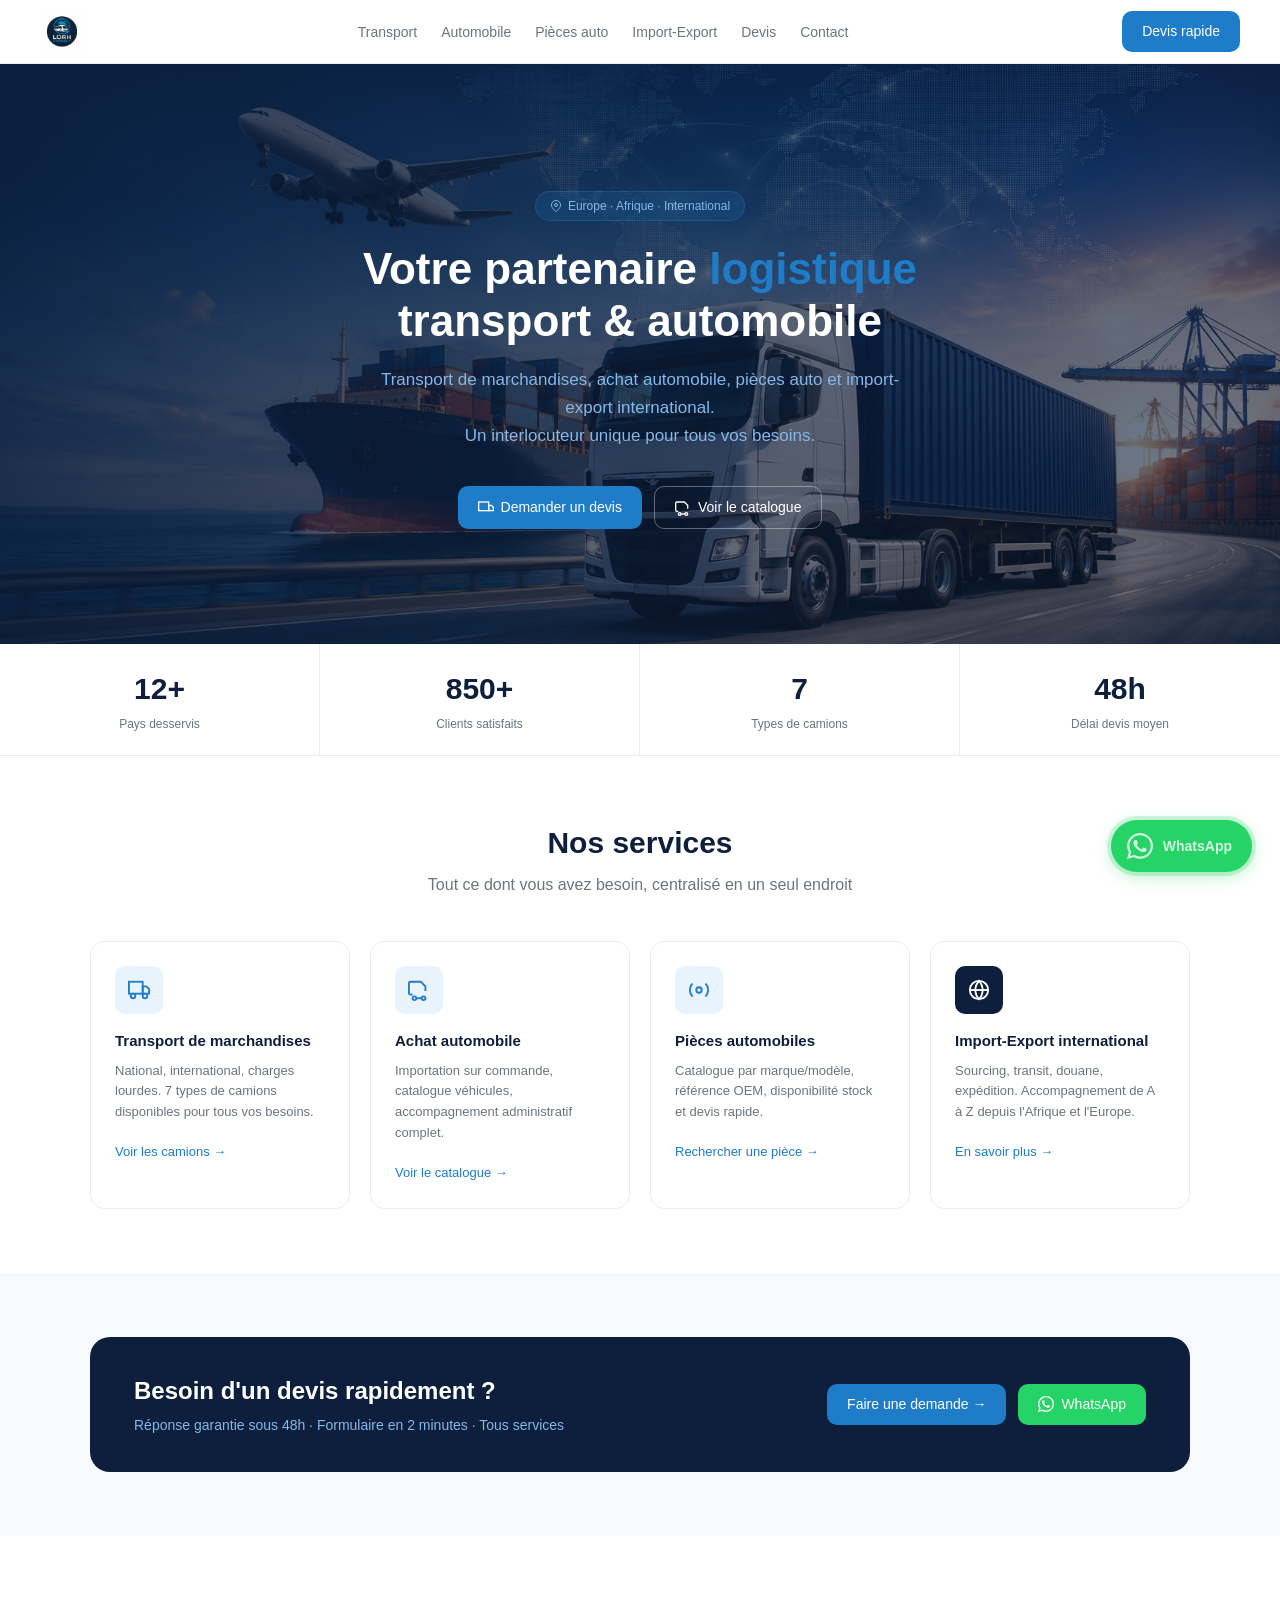
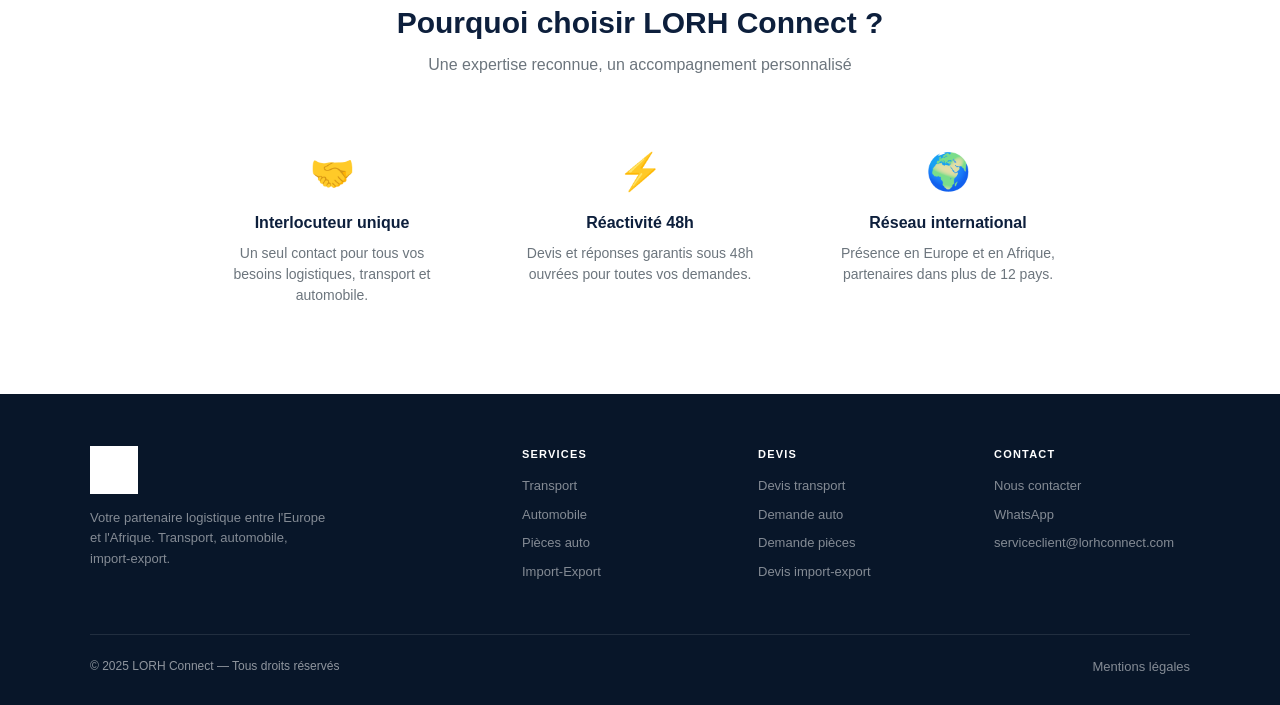
==== index.html @ 486b69f2 "Add files via upload" ====
<!DOCTYPE html>
<html lang="fr">
<head>
  <meta charset="UTF-8">
  <meta name="viewport" content="width=device-width, initial-scale=1.0">
  <meta name="description" content="LORH Connect — Transport de marchandises, import-export, achat automobile et pièces auto. Votre partenaire logistique Europe-Afrique.">
  <title>LORH Connect — Transport · Automobile · Import-Export</title>
  <link rel="stylesheet" href="css/lorh-global.css">
  <link rel="icon" type="image/png" href="images/logo.png">
</head>
<body>

  <!-- ====== NAVIGATION ====== -->
  <header class="lorh-nav" role="banner">
    <a href="/" class="lorh-nav__logo" aria-label="LORH Connect — Accueil">
      <img src="images/logo.jpeg" alt="LORH Connect" class="lorh-nav__logo-img">
    </a>

    <nav aria-label="Navigation principale">
      <ul class="lorh-nav__links">
        <li><a href="/pages/transport.html">Transport</a></li>
        <li><a href="/pages/automobile.html">Automobile</a></li>
        <li><a href="/pages/pieces.html">Pièces auto</a></li>
        <li><a href="/pages/import-export.html">Import-Export</a></li>
        <li><a href="/pages/devis.html">Devis</a></li>
        <li><a href="/pages/contact.html">Contact</a></li>
      </ul>
    </nav>

    <div class="lorh-nav__cta">
      <a href="/pages/devis.html" class="lorh-btn lorh-btn--blue">Devis rapide</a>
    </div>

    <!-- Burger mobile -->
    <button class="lorh-burger" aria-label="Menu" aria-expanded="false" onclick="toggleMenu()">
      <span></span><span></span><span></span>
    </button>
  </header>

  <!-- Menu mobile -->
  <div class="lorh-mobile-menu" id="mobile-menu" aria-hidden="true">
    <a href="/pages/transport.html">🚛 Transport</a>
    <a href="/pages/automobile.html">🚗 Automobile</a>
    <a href="/pages/pieces.html">🔧 Pièces auto</a>
    <a href="/pages/import-export.html">🌍 Import-Export</a>
    <a href="/pages/devis.html">📋 Demander un devis</a>
    <a href="/pages/contact.html">✉️ Contact</a>
    <a href="https://wa.me/2250708908162?text=Bonjour+LORH+Connect%2C+je+souhaite+des+informations." target="_blank" class="lorh-mobile-menu__wa">
      <svg width="16" height="16" viewBox="0 0 24 24" fill="currentColor"><path d="M17.472 14.382c-.297-.149-1.758-.867-2.03-.967-.273-.099-.471-.148-.67.15-.197.297-.767.966-.94 1.164-.173.199-.347.223-.644.075-.297-.15-1.255-.463-2.39-1.475-.883-.788-1.48-1.761-1.653-2.059-.173-.297-.018-.458.13-.606.134-.133.298-.347.446-.52.149-.174.198-.298.298-.497.099-.198.05-.371-.025-.52-.075-.149-.669-1.612-.916-2.207-.242-.579-.487-.5-.669-.51-.173-.008-.371-.01-.57-.01-.198 0-.52.074-.792.372-.272.297-1.04 1.016-1.04 2.479 0 1.462 1.065 2.875 1.213 3.074.149.198 2.096 3.2 5.077 4.487.709.306 1.262.489 1.694.625.712.227 1.36.195 1.871.118.571-.085 1.758-.719 2.006-1.413.248-.694.248-1.289.173-1.413-.074-.124-.272-.198-.57-.347m-5.421 7.403h-.004a9.87 9.87 0 01-5.031-1.378l-.361-.214-3.741.982.998-3.648-.235-.374a9.86 9.86 0 01-1.51-5.26c.001-5.45 4.436-9.884 9.888-9.884 2.64 0 5.122 1.03 6.988 2.898a9.825 9.825 0 012.893 6.994c-.003 5.45-4.437 9.884-9.885 9.884m8.413-18.297A11.815 11.815 0 0012.05 0C5.495 0 .16 5.335.157 11.892c0 2.096.547 4.142 1.588 5.945L.057 24l6.305-1.654a11.882 11.882 0 005.683 1.448h.005c6.554 0 11.89-5.335 11.893-11.893a11.821 11.821 0 00-3.48-8.413z"/></svg>
      WhatsApp
    </a>
  </div>

  <main>

    <!-- ====== HERO ====== -->
    <section aria-label="Présentation" style="
      position: relative;
      min-height: 580px;
      display: flex;
      align-items: center;
      justify-content: center;
      text-align: center;
      overflow: hidden;
    ">
      <!-- Image de fond -->
      <img src="images/banniere.png" alt=""
        aria-hidden="true"
        style="
          position: absolute;
          inset: 0;
          width: 100%;
          height: 100%;
          object-fit: cover;
          object-position: center;
        ">
      <!-- Overlay dégradé navy pour lisibilité du texte -->
      <div style="
        position: absolute;
        inset: 0;
        background: linear-gradient(
          135deg,
          rgba(13,31,60,0.88) 0%,
          rgba(13,31,60,0.72) 50%,
          rgba(13,31,60,0.55) 100%
        );
      "></div>

      <!-- Contenu hero -->
      <div style="position: relative; z-index: 1; padding: 80px 40px 68px; max-width: 780px; margin: 0 auto;">
        <div class="lorh-hero__tag">
          <svg width="12" height="12" fill="none" stroke="currentColor" stroke-width="2" viewBox="0 0 24 24"><path d="M21 10c0 7-9 13-9 13s-9-6-9-13a9 9 0 0 1 18 0z"/><circle cx="12" cy="10" r="3"/></svg>
          Europe · Afrique · International
        </div>
        <h1 class="lorh-hero__title">
          Votre partenaire <span>logistique</span><br>transport & automobile
        </h1>
        <p class="lorh-hero__subtitle">
          Transport de marchandises, achat automobile, pièces auto et import-export international.<br>
          Un interlocuteur unique pour tous vos besoins.
        </p>
        <div class="lorh-hero__cta">
          <a href="/pages/devis.html?service=transport" class="lorh-btn lorh-btn--blue">
            <svg width="16" height="16" fill="none" stroke="currentColor" stroke-width="2" viewBox="0 0 24 24"><rect x="1" y="3" width="15" height="13"/><path d="M16 8h4l3 3v5h-7V8z"/></svg>
            Demander un devis
          </a>
          <a href="/pages/automobile.html" class="lorh-btn lorh-btn--ghost">
            <svg width="16" height="16" fill="none" stroke="currentColor" stroke-width="2" viewBox="0 0 24 24"><path d="M5 17H3a2 2 0 0 1-2-2V5a2 2 0 0 1 2-2h11l5 5v5"/><circle cx="7" cy="21" r="2"/><path d="M9 21h6"/><circle cx="17" cy="21" r="2"/></svg>
            Voir le catalogue
          </a>
        </div>
      </div>
    </section>

    <!-- ====== STATS ====== -->
    <div class="lorh-stats" role="region" aria-label="Chiffres clés">
      <div class="lorh-stats__item">
        <div class="lorh-stats__num">12+</div>
        <div class="lorh-stats__label">Pays desservis</div>
      </div>
      <div class="lorh-stats__item">
        <div class="lorh-stats__num">850+</div>
        <div class="lorh-stats__label">Clients satisfaits</div>
      </div>
      <div class="lorh-stats__item">
        <div class="lorh-stats__num">7</div>
        <div class="lorh-stats__label">Types de camions</div>
      </div>
      <div class="lorh-stats__item">
        <div class="lorh-stats__num">48h</div>
        <div class="lorh-stats__label">Délai devis moyen</div>
      </div>
    </div>

    <!-- ====== SERVICES ====== -->
    <section class="lorh-section" aria-labelledby="services-titre">
      <h2 class="lorh-section__title" id="services-titre">Nos services</h2>
      <p class="lorh-section__sub">Tout ce dont vous avez besoin, centralisé en un seul endroit</p>

      <div class="lorh-services-grid">

        <a href="/pages/transport.html" class="lorh-service-card">
          <div class="lorh-service-card__icon">
            <svg width="22" height="22" fill="none" stroke="currentColor" stroke-width="2" viewBox="0 0 24 24"><rect x="1" y="3" width="15" height="13"/><path d="M16 8h4l3 3v5h-7V8z"/><circle cx="5.5" cy="18.5" r="2.5"/><circle cx="18.5" cy="18.5" r="2.5"/></svg>
          </div>
          <h3 class="lorh-service-card__title">Transport de marchandises</h3>
          <p class="lorh-service-card__desc">National, international, charges lourdes. 7 types de camions disponibles pour tous vos besoins.</p>
          <span class="lorh-service-card__link">Voir les camions →</span>
        </a>

        <a href="/pages/automobile.html" class="lorh-service-card">
          <div class="lorh-service-card__icon">
            <svg width="22" height="22" fill="none" stroke="currentColor" stroke-width="2" viewBox="0 0 24 24"><path d="M5 17H3a2 2 0 0 1-2-2V5a2 2 0 0 1 2-2h11l5 5v5"/><circle cx="7" cy="21" r="2"/><path d="M9 21h6"/><circle cx="17" cy="21" r="2"/></svg>
          </div>
          <h3 class="lorh-service-card__title">Achat automobile</h3>
          <p class="lorh-service-card__desc">Importation sur commande, catalogue véhicules, accompagnement administratif complet.</p>
          <span class="lorh-service-card__link">Voir le catalogue →</span>
        </a>

        <a href="/pages/pieces.html" class="lorh-service-card">
          <div class="lorh-service-card__icon">
            <svg width="22" height="22" fill="none" stroke="currentColor" stroke-width="2" viewBox="0 0 24 24"><circle cx="12" cy="12" r="3"/><path d="M19.07 4.93a10 10 0 0 1 0 14.14"/><path d="M4.93 4.93a10 10 0 0 0 0 14.14"/></svg>
          </div>
          <h3 class="lorh-service-card__title">Pièces automobiles</h3>
          <p class="lorh-service-card__desc">Catalogue par marque/modèle, référence OEM, disponibilité stock et devis rapide.</p>
          <span class="lorh-service-card__link">Rechercher une pièce →</span>
        </a>

        <a href="/pages/import-export.html" class="lorh-service-card lorh-service-card--featured">
          <div class="lorh-service-card__icon">
            <svg width="22" height="22" fill="none" stroke="currentColor" stroke-width="2" viewBox="0 0 24 24"><circle cx="12" cy="12" r="10"/><line x1="2" y1="12" x2="22" y2="12"/><path d="M12 2a15.3 15.3 0 0 1 4 10 15.3 15.3 0 0 1-4 10 15.3 15.3 0 0 1-4-10 15.3 15.3 0 0 1 4-10z"/></svg>
          </div>
          <h3 class="lorh-service-card__title">Import-Export international</h3>
          <p class="lorh-service-card__desc">Sourcing, transit, douane, expédition. Accompagnement de A à Z depuis l'Afrique et l'Europe.</p>
          <span class="lorh-service-card__link">En savoir plus →</span>
        </a>

      </div>
    </section>

    <!-- ====== BANNIÈRE DEVIS ====== -->
    <div class="lorh-section lorh-section--gray">
      <div class="lorh-devis-banner">
        <div>
          <h2 class="lorh-devis-banner__title">Besoin d'un devis rapidement ?</h2>
          <p class="lorh-devis-banner__sub">Réponse garantie sous 48h · Formulaire en 2 minutes · Tous services</p>
        </div>
        <div style="display:flex;gap:12px;flex-wrap:wrap">
          <a href="/pages/devis.html" class="lorh-btn lorh-btn--blue">Faire une demande →</a>
          <a href="https://wa.me/2250708908162?text=Bonjour+LORH+Connect%2C+je+souhaite+un+devis." target="_blank" class="lorh-btn lorh-btn--wa">
            <svg width="16" height="16" viewBox="0 0 24 24" fill="currentColor"><path d="M17.472 14.382c-.297-.149-1.758-.867-2.03-.967-.273-.099-.471-.148-.67.15-.197.297-.767.966-.94 1.164-.173.199-.347.223-.644.075-.297-.15-1.255-.463-2.39-1.475-.883-.788-1.48-1.761-1.653-2.059-.173-.297-.018-.458.13-.606.134-.133.298-.347.446-.52.149-.174.198-.298.298-.497.099-.198.05-.371-.025-.52-.075-.149-.669-1.612-.916-2.207-.242-.579-.487-.5-.669-.51-.173-.008-.371-.01-.57-.01-.198 0-.52.074-.792.372-.272.297-1.04 1.016-1.04 2.479 0 1.462 1.065 2.875 1.213 3.074.149.198 2.096 3.2 5.077 4.487.709.306 1.262.489 1.694.625.712.227 1.36.195 1.871.118.571-.085 1.758-.719 2.006-1.413.248-.694.248-1.289.173-1.413-.074-.124-.272-.198-.57-.347m-5.421 7.403h-.004a9.87 9.87 0 01-5.031-1.378l-.361-.214-3.741.982.998-3.648-.235-.374a9.86 9.86 0 01-1.51-5.26c.001-5.45 4.436-9.884 9.888-9.884 2.64 0 5.122 1.03 6.988 2.898a9.825 9.825 0 012.893 6.994c-.003 5.45-4.437 9.884-9.885 9.884m8.413-18.297A11.815 11.815 0 0012.05 0C5.495 0 .16 5.335.157 11.892c0 2.096.547 4.142 1.588 5.945L.057 24l6.305-1.654a11.882 11.882 0 005.683 1.448h.005c6.554 0 11.89-5.335 11.893-11.893a11.821 11.821 0 00-3.48-8.413z"/></svg>
            WhatsApp
          </a>
        </div>
      </div>
    </div>

    <!-- ====== POURQUOI LORH ====== -->
    <section class="lorh-section" aria-labelledby="pourquoi-titre">
      <h2 class="lorh-section__title" id="pourquoi-titre">Pourquoi choisir LORH Connect ?</h2>
      <p class="lorh-section__sub">Une expertise reconnue, un accompagnement personnalisé</p>
      <div style="display:grid;grid-template-columns:repeat(3,1fr);gap:24px;max-width:900px;margin:0 auto">
        <div style="text-align:center;padding:24px">
          <div style="font-size:36px;margin-bottom:12px">🤝</div>
          <h3 style="font-size:16px;font-weight:600;color:var(--lorh-navy);margin:0 0 8px">Interlocuteur unique</h3>
          <p style="font-size:14px;color:var(--lorh-gray-600);margin:0">Un seul contact pour tous vos besoins logistiques, transport et automobile.</p>
        </div>
        <div style="text-align:center;padding:24px">
          <div style="font-size:36px;margin-bottom:12px">⚡</div>
          <h3 style="font-size:16px;font-weight:600;color:var(--lorh-navy);margin:0 0 8px">Réactivité 48h</h3>
          <p style="font-size:14px;color:var(--lorh-gray-600);margin:0">Devis et réponses garantis sous 48h ouvrées pour toutes vos demandes.</p>
        </div>
        <div style="text-align:center;padding:24px">
          <div style="font-size:36px;margin-bottom:12px">🌍</div>
          <h3 style="font-size:16px;font-weight:600;color:var(--lorh-navy);margin:0 0 8px">Réseau international</h3>
          <p style="font-size:14px;color:var(--lorh-gray-600);margin:0">Présence en Europe et en Afrique, partenaires dans plus de 12 pays.</p>
        </div>
      </div>
    </section>

  </main>

  <!-- ====== FOOTER ====== -->
  <footer class="lorh-footer" role="contentinfo">
    <div class="lorh-footer__grid">
      <div>
        <img src="images/logo.jpeg" alt="LORH Connect" style="height:48px;margin-bottom:14px;filter:brightness(0) invert(1)">
        <p style="font-size:13px;color:rgba(255,255,255,0.5);line-height:1.6;max-width:240px">
          Votre partenaire logistique entre l'Europe et l'Afrique. Transport, automobile, import-export.
        </p>
      </div>
      <div>
        <div class="lorh-footer__col-title">Services</div>
        <a href="/pages/transport.html" class="lorh-footer__link">Transport</a>
        <a href="/pages/automobile.html" class="lorh-footer__link">Automobile</a>
        <a href="/pages/pieces.html" class="lorh-footer__link">Pièces auto</a>
        <a href="/pages/import-export.html" class="lorh-footer__link">Import-Export</a>
      </div>
      <div>
        <div class="lorh-footer__col-title">Devis</div>
        <a href="/pages/devis.html?service=transport" class="lorh-footer__link">Devis transport</a>
        <a href="/pages/devis.html?service=automobile" class="lorh-footer__link">Demande auto</a>
        <a href="/pages/devis.html?service=pieces" class="lorh-footer__link">Demande pièces</a>
        <a href="/pages/devis.html?service=import" class="lorh-footer__link">Devis import-export</a>
      </div>
      <div>
        <div class="lorh-footer__col-title">Contact</div>
        <a href="/pages/contact.html" class="lorh-footer__link">Nous contacter</a>
        <a href="https://wa.me/2250708908162" target="_blank" class="lorh-footer__link">WhatsApp</a>
        <a href="mailto:serviceclient@lorhconnect.com" class="lorh-footer__link">serviceclient@lorhconnect.com</a>
      </div>
    </div>
    <div class="lorh-footer__bottom">
      <span>© 2025 LORH Connect — Tous droits réservés</span>
      <span><a href="/pages/mentions-legales.html" class="lorh-footer__link" style="display:inline">Mentions légales</a></span>
    </div>
  </footer>

  <!-- ====== WHATSAPP FLOTTANT ====== -->
  <a href="https://wa.me/2250708908162?text=Bonjour+LORH+Connect%2C+je+souhaite+des+informations+sur+vos+services."
     target="_blank" rel="noopener noreferrer"
     class="lorh-wa-float" aria-label="Nous contacter sur WhatsApp">
    <svg width="26" height="26" viewBox="0 0 24 24" fill="currentColor" aria-hidden="true"><path d="M17.472 14.382c-.297-.149-1.758-.867-2.03-.967-.273-.099-.471-.148-.67.15-.197.297-.767.966-.94 1.164-.173.199-.347.223-.644.075-.297-.15-1.255-.463-2.39-1.475-.883-.788-1.48-1.761-1.653-2.059-.173-.297-.018-.458.13-.606.134-.133.298-.347.446-.52.149-.174.198-.298.298-.497.099-.198.05-.371-.025-.52-.075-.149-.669-1.612-.916-2.207-.242-.579-.487-.5-.669-.51-.173-.008-.371-.01-.57-.01-.198 0-.52.074-.792.372-.272.297-1.04 1.016-1.04 2.479 0 1.462 1.065 2.875 1.213 3.074.149.198 2.096 3.2 5.077 4.487.709.306 1.262.489 1.694.625.712.227 1.36.195 1.871.118.571-.085 1.758-.719 2.006-1.413.248-.694.248-1.289.173-1.413-.074-.124-.272-.198-.57-.347m-5.421 7.403h-.004a9.87 9.87 0 01-5.031-1.378l-.361-.214-3.741.982.998-3.648-.235-.374a9.86 9.86 0 01-1.51-5.26c.001-5.45 4.436-9.884 9.888-9.884 2.64 0 5.122 1.03 6.988 2.898a9.825 9.825 0 012.893 6.994c-.003 5.45-4.437 9.884-9.885 9.884m8.413-18.297A11.815 11.815 0 0012.05 0C5.495 0 .16 5.335.157 11.892c0 2.096.547 4.142 1.588 5.945L.057 24l6.305-1.654a11.882 11.882 0 005.683 1.448h.005c6.554 0 11.89-5.335 11.893-11.893a11.821 11.821 0 00-3.48-8.413z"/></svg>
    <span class="lorh-wa-float__label">WhatsApp</span>
  </a>

  <script src="js/lorh-global.js"></script>
</body>
</html>
---- css/lorh-global.css ----
/* ============================================================
   LORH Connect — CSS Global
   Couleurs logo : navy #0D1F3C + blue #1E7CC8
   ============================================================ */

:root {
  --lorh-navy:       #0D1F3C;
  --lorh-navy-dark:  #081629;
  --lorh-navy-light: #1A3358;
  --lorh-blue:       #1E7CC8;
  --lorh-blue-light: #E8F3FB;
  --lorh-blue-mid:   #85B7E8;
  --lorh-blue-dark:  #155E9A;
  --lorh-white:      #FFFFFF;
  --lorh-gray-50:    #F8F9FA;
  --lorh-gray-100:   #F1F3F5;
  --lorh-gray-200:   #E9ECEF;
  --lorh-gray-400:   #ADB5BD;
  --lorh-gray-600:   #6C757D;
  --lorh-gray-800:   #343A40;
  --lorh-success:    #1D9E75;
  --lorh-warning:    #BA7517;
  --lorh-danger:     #E24B4A;
  --lorh-wa:         #25D366;

  --lorh-radius-sm:  6px;
  --lorh-radius-md:  10px;
  --lorh-radius-lg:  14px;
  --lorh-radius-xl:  20px;

  --lorh-shadow-sm:  0 1px 3px rgba(13,31,60,0.08);
  --lorh-shadow-md:  0 4px 16px rgba(13,31,60,0.12);
  --lorh-font:       -apple-system, 'Helvetica Neue', Arial, sans-serif;
}

*, *::before, *::after { box-sizing: border-box; margin: 0; padding: 0; }

html { scroll-behavior: smooth; }

body {
  font-family: var(--lorh-font);
  color: var(--lorh-gray-800);
  background: var(--lorh-white);
  line-height: 1.5;
}

img { max-width: 100%; display: block; }
a  { color: inherit; }

/* ---- Navigation ---- */
.lorh-nav {
  display: flex;
  align-items: center;
  justify-content: space-between;
  padding: 0 40px;
  height: 64px;
  background: var(--lorh-white);
  border-bottom: 1px solid var(--lorh-gray-200);
  position: sticky;
  top: 0;
  z-index: 100;
  gap: 20px;
}

.lorh-nav__logo-img { height: 44px; width: auto; }

.lorh-nav__links {
  display: flex;
  align-items: center;
  gap: 24px;
  list-style: none;
}

.lorh-nav__links a {
  font-size: 14px;
  color: var(--lorh-gray-600);
  text-decoration: none;
  transition: color 0.15s;
  white-space: nowrap;
}

.lorh-nav__links a:hover { color: var(--lorh-navy); font-weight: 500; }

.lorh-nav__cta { display: flex; gap: 10px; flex-shrink: 0; }

.lorh-burger {
  display: none;
  flex-direction: column;
  gap: 5px;
  background: none;
  border: none;
  cursor: pointer;
  padding: 4px;
}

.lorh-burger span {
  display: block;
  width: 22px;
  height: 2px;
  background: var(--lorh-navy);
  border-radius: 2px;
  transition: all 0.2s;
}

.lorh-mobile-menu {
  display: none;
  flex-direction: column;
  background: var(--lorh-white);
  border-bottom: 1px solid var(--lorh-gray-200);
  padding: 8px 0;
  position: sticky;
  top: 64px;
  z-index: 99;
}

.lorh-mobile-menu.open { display: flex; }

.lorh-mobile-menu a {
  display: flex;
  align-items: center;
  gap: 10px;
  padding: 12px 24px;
  font-size: 14px;
  color: var(--lorh-gray-800);
  text-decoration: none;
  border-bottom: 1px solid var(--lorh-gray-100);
}

.lorh-mobile-menu a:hover { background: var(--lorh-gray-50); }

.lorh-mobile-menu__wa {
  color: var(--lorh-wa) !important;
  font-weight: 500;
}

/* ---- Boutons ---- */
.lorh-btn {
  display: inline-flex;
  align-items: center;
  gap: 7px;
  padding: 10px 20px;
  font-size: 14px;
  font-weight: 500;
  border-radius: var(--lorh-radius-md);
  border: none;
  cursor: pointer;
  text-decoration: none;
  transition: opacity 0.15s, transform 0.1s, background 0.15s;
  white-space: nowrap;
  font-family: var(--lorh-font);
}

.lorh-btn:active { transform: scale(0.97); }

.lorh-btn--primary { background: var(--lorh-navy); color: #fff; }
.lorh-btn--primary:hover { background: var(--lorh-navy-light); color: #fff; }

.lorh-btn--blue { background: var(--lorh-blue); color: #fff; }
.lorh-btn--blue:hover { background: var(--lorh-blue-dark); color: #fff; }

.lorh-btn--outline {
  background: transparent;
  color: var(--lorh-navy);
  border: 1.5px solid var(--lorh-navy);
}
.lorh-btn--outline:hover { background: var(--lorh-gray-50); }

.lorh-btn--ghost {
  background: transparent;
  color: #fff;
  border: 1.5px solid rgba(255,255,255,0.35);
}
.lorh-btn--ghost:hover { background: rgba(255,255,255,0.1); color: #fff; }

.lorh-btn--wa { background: var(--lorh-wa); color: #fff; }
.lorh-btn--wa:hover { background: #1ebe5c; color: #fff; }

/* ---- Hero ---- */
.lorh-hero {
  background: var(--lorh-navy);
  padding: 80px 40px 68px;
  text-align: center;
}

.lorh-hero__tag {
  display: inline-flex;
  align-items: center;
  gap: 6px;
  font-size: 12px;
  font-weight: 500;
  color: var(--lorh-blue-mid);
  background: rgba(30,124,200,0.18);
  border: 1px solid rgba(30,124,200,0.35);
  padding: 5px 14px;
  border-radius: 20px;
  margin-bottom: 22px;
}

.lorh-hero__title {
  font-size: 44px;
  font-weight: 700;
  color: #fff;
  line-height: 1.2;
  margin-bottom: 18px;
}

.lorh-hero__title span { color: var(--lorh-blue); }

.lorh-hero__subtitle {
  font-size: 17px;
  color: var(--lorh-blue-mid);
  max-width: 540px;
  margin: 0 auto 36px;
  line-height: 1.65;
}

.lorh-hero__cta { display: flex; gap: 12px; justify-content: center; flex-wrap: wrap; }

/* ---- Stats ---- */
.lorh-stats {
  display: grid;
  grid-template-columns: repeat(4, 1fr);
  background: var(--lorh-white);
  border-bottom: 1px solid var(--lorh-gray-200);
}

.lorh-stats__item {
  padding: 22px 16px;
  text-align: center;
  border-right: 1px solid var(--lorh-gray-200);
}

.lorh-stats__item:last-child { border-right: none; }
.lorh-stats__num { font-size: 30px; font-weight: 700; color: var(--lorh-navy); }
.lorh-stats__label { font-size: 12px; color: var(--lorh-gray-600); margin-top: 4px; }

/* ---- Sections ---- */
.lorh-section { padding: 64px 40px; }
.lorh-section--gray { background: var(--lorh-gray-50); }

.lorh-section__title {
  font-size: 30px;
  font-weight: 700;
  color: var(--lorh-navy);
  text-align: center;
  margin-bottom: 8px;
}

.lorh-section__sub {
  font-size: 16px;
  color: var(--lorh-gray-600);
  text-align: center;
  margin-bottom: 44px;
}

/* ---- Services ---- */
.lorh-services-grid {
  display: grid;
  grid-template-columns: repeat(4, 1fr);
  gap: 20px;
  max-width: 1100px;
  margin: 0 auto;
}

.lorh-service-card {
  background: var(--lorh-white);
  border: 1px solid var(--lorh-gray-200);
  border-radius: var(--lorh-radius-lg);
  padding: 24px;
  text-decoration: none;
  display: block;
  transition: border-color 0.2s, box-shadow 0.2s, transform 0.15s;
}

.lorh-service-card:hover {
  border-color: var(--lorh-blue);
  box-shadow: var(--lorh-shadow-md);
  transform: translateY(-2px);
}

.lorh-service-card__icon {
  width: 48px;
  height: 48px;
  border-radius: var(--lorh-radius-md);
  display: flex;
  align-items: center;
  justify-content: center;
  margin-bottom: 16px;
  background: var(--lorh-blue-light);
  color: var(--lorh-blue);
}

.lorh-service-card--featured .lorh-service-card__icon {
  background: var(--lorh-navy);
  color: #fff;
}

.lorh-service-card__title {
  font-size: 15px;
  font-weight: 600;
  color: var(--lorh-navy);
  margin-bottom: 8px;
}

.lorh-service-card__desc {
  font-size: 13px;
  color: var(--lorh-gray-600);
  line-height: 1.6;
  margin-bottom: 16px;
}

.lorh-service-card__link {
  font-size: 13px;
  font-weight: 500;
  color: var(--lorh-blue);
}

/* ---- Bannière devis ---- */
.lorh-devis-banner {
  background: var(--lorh-navy);
  border-radius: var(--lorh-radius-xl);
  padding: 36px 44px;
  display: flex;
  align-items: center;
  justify-content: space-between;
  gap: 24px;
  max-width: 1100px;
  margin: 0 auto;
}

.lorh-devis-banner__title { font-size: 24px; font-weight: 700; color: #fff; margin-bottom: 6px; }
.lorh-devis-banner__sub   { font-size: 14px; color: var(--lorh-blue-mid); }

/* ---- Filtres ---- */
.lorh-filters {
  display: flex;
  gap: 10px;
  flex-wrap: wrap;
  padding: 16px 40px;
  background: var(--lorh-gray-50);
  border-bottom: 1px solid var(--lorh-gray-200);
}

.lorh-filter-pill {
  padding: 7px 16px;
  font-size: 13px;
  border: 1px solid var(--lorh-gray-200);
  border-radius: 20px;
  background: var(--lorh-white);
  color: var(--lorh-gray-600);
  cursor: pointer;
  transition: all 0.15s;
  font-family: var(--lorh-font);
}

.lorh-filter-pill:hover,
.lorh-filter-pill.active {
  background: var(--lorh-navy);
  color: #fff;
  border-color: var(--lorh-navy);
}

/* ---- Cartes véhicules / pièces ---- */
.lorh-vehicles-grid {
  display: grid;
  grid-template-columns: repeat(3, 1fr);
  gap: 22px;
  padding: 32px 40px;
}

.lorh-vehicle-card {
  background: var(--lorh-white);
  border: 1px solid var(--lorh-gray-200);
  border-radius: var(--lorh-radius-lg);
  overflow: hidden;
  transition: box-shadow 0.2s, border-color 0.2s, transform 0.15s;
}

.lorh-vehicle-card:hover {
  border-color: var(--lorh-blue);
  box-shadow: var(--lorh-shadow-md);
  transform: translateY(-2px);
}

.lorh-vehicle-card__img {
  height: 190px;
  background: var(--lorh-gray-100);
  display: flex;
  align-items: center;
  justify-content: center;
  overflow: hidden;
  font-size: 64px;
}

.lorh-vehicle-card__img img { width: 100%; height: 100%; object-fit: cover; }
.lorh-vehicle-card__body { padding: 18px; }

/* ---- Badges ---- */
.lorh-badge {
  display: inline-block;
  font-size: 11px;
  font-weight: 500;
  padding: 3px 9px;
  border-radius: 20px;
}

.lorh-badge--stock   { background: #E1F5EE; color: #0F6E56; }
.lorh-badge--order   { background: #FAEEDA; color: #633806; }
.lorh-badge--energy  { background: var(--lorh-blue-light); color: var(--lorh-blue-dark); }
.lorh-badge--trans   { background: var(--lorh-gray-100); color: var(--lorh-gray-600); }

/* ---- Formulaires ---- */
.lorh-form-page {
  max-width: 680px;
  margin: 0 auto;
  padding: 48px 24px;
}

.lorh-form-page h1 {
  font-size: 28px;
  font-weight: 700;
  color: var(--lorh-navy);
  margin-bottom: 6px;
}

.lorh-tabs {
  display: flex;
  border: 1px solid var(--lorh-gray-200);
  border-radius: var(--lorh-radius-lg);
  overflow: hidden;
  margin-bottom: 36px;
}

.lorh-tab {
  flex: 1;
  padding: 13px 8px;
  font-size: 13px;
  font-weight: 500;
  border: none;
  border-right: 1px solid var(--lorh-gray-200);
  cursor: pointer;
  background: var(--lorh-white);
  color: var(--lorh-gray-600);
  transition: all 0.15s;
  font-family: var(--lorh-font);
}

.lorh-tab:last-child { border-right: none; }
.lorh-tab.active, .lorh-tab:hover { background: var(--lorh-navy); color: #fff; }

.lorh-progress {
  display: flex;
  align-items: center;
  margin-bottom: 32px;
}

.lorh-progress__step {
  display: flex;
  flex-direction: column;
  align-items: center;
  gap: 5px;
  flex: 1;
}

.lorh-progress__circle {
  width: 32px;
  height: 32px;
  border-radius: 50%;
  display: flex;
  align-items: center;
  justify-content: center;
  font-size: 13px;
  font-weight: 600;
  transition: all 0.2s;
}

.lorh-progress__circle--done   { background: var(--lorh-navy); color: #fff; }
.lorh-progress__circle--active { background: var(--lorh-blue); color: #fff; outline: 4px solid var(--lorh-blue-light); }
.lorh-progress__circle--todo   { background: var(--lorh-gray-100); color: var(--lorh-gray-400); border: 1px solid var(--lorh-gray-200); }

.lorh-progress__label { font-size: 11px; color: var(--lorh-gray-600); text-align: center; }
.lorh-progress__label--active { color: var(--lorh-blue); font-weight: 500; }

.lorh-progress__line { flex: 1; height: 1px; background: var(--lorh-gray-200); margin-top: -18px; }
.lorh-progress__line--done { background: var(--lorh-navy); }

.lorh-step { display: none; }
.lorh-step.active { display: block; }

.lorh-step__title { font-size: 20px; font-weight: 600; color: var(--lorh-navy); margin-bottom: 4px; }
.lorh-step__sub   { font-size: 13px; color: var(--lorh-gray-600); margin-bottom: 24px; }

.lorh-field { margin-bottom: 18px; }

.lorh-field label {
  display: block;
  font-size: 13px;
  font-weight: 500;
  color: var(--lorh-navy);
  margin-bottom: 6px;
}

.lorh-field label .req { color: var(--lorh-blue); }

.lorh-field input,
.lorh-field select,
.lorh-field textarea {
  width: 100%;
  padding: 10px 14px;
  font-size: 14px;
  border: 1px solid var(--lorh-gray-200);
  border-radius: var(--lorh-radius-md);
  color: var(--lorh-gray-800);
  background: var(--lorh-white);
  outline: none;
  font-family: var(--lorh-font);
  transition: border-color 0.15s;
}

.lorh-field input:focus,
.lorh-field select:focus,
.lorh-field textarea:focus {
  border-color: var(--lorh-blue);
  box-shadow: 0 0 0 3px rgba(30,124,200,0.1);
}

.lorh-field textarea { resize: vertical; min-height: 90px; }

.lorh-field-row { display: grid; grid-template-columns: 1fr 1fr; gap: 14px; }

.lorh-truck-grid { display: grid; grid-template-columns: repeat(3, 1fr); gap: 10px; margin-top: 6px; }

.lorh-truck-option {
  border: 1.5px solid var(--lorh-gray-200);
  border-radius: var(--lorh-radius-md);
  padding: 14px 10px;
  text-align: center;
  cursor: pointer;
  transition: all 0.15s;
  background: var(--lorh-white);
}

.lorh-truck-option:hover { border-color: var(--lorh-blue); }

.lorh-truck-option.selected {
  border-color: var(--lorh-blue);
  background: var(--lorh-blue-light);
}

.lorh-truck-option__icon { font-size: 28px; margin-bottom: 6px; }
.lorh-truck-option__name { font-size: 12px; font-weight: 600; color: var(--lorh-navy); }
.lorh-truck-option__cap  { font-size: 11px; color: var(--lorh-gray-600); }

.lorh-form-nav {
  display: flex;
  justify-content: space-between;
  align-items: center;
  margin-top: 28px;
  padding-top: 20px;
  border-top: 1px solid var(--lorh-gray-200);
}

.lorh-info-box {
  background: var(--lorh-blue-light);
  border-radius: var(--lorh-radius-md);
  padding: 14px 16px;
  font-size: 13px;
  color: var(--lorh-blue-dark);
  margin-bottom: 16px;
}

/* WhatsApp séparateur devis */
.lorh-wa-sep {
  display: flex;
  align-items: center;
  gap: 12px;
  margin: 16px 0 12px;
  color: var(--lorh-gray-400);
  font-size: 12px;
}
.lorh-wa-sep::before, .lorh-wa-sep::after {
  content: '';
  flex: 1;
  height: 1px;
  background: var(--lorh-gray-200);
}

/* ---- WhatsApp flottant ---- */
.lorh-wa-float {
  position: fixed;
  bottom: 28px;
  right: 28px;
  z-index: 999;
  display: flex;
  align-items: center;
  gap: 10px;
  background: var(--lorh-wa);
  color: #fff;
  padding: 13px 20px 13px 16px;
  border-radius: 50px;
  text-decoration: none;
  font-size: 14px;
  font-weight: 600;
  box-shadow: 0 4px 16px rgba(37,211,102,0.35);
  transition: transform 0.2s, box-shadow 0.2s;
}

.lorh-wa-float:hover {
  transform: translateY(-2px);
  box-shadow: 0 6px 22px rgba(37,211,102,0.45);
  color: #fff;
}

.lorh-wa-float::before {
  content: '';
  position: absolute;
  inset: -4px;
  border-radius: 50px;
  background: rgba(37,211,102,0.2);
  animation: wa-pulse 2.5s ease-out infinite;
}

@keyframes wa-pulse {
  0%   { opacity: 1; transform: scale(1); }
  70%  { opacity: 0; transform: scale(1.22); }
  100% { opacity: 0; }
}

@media (prefers-reduced-motion: reduce) { .lorh-wa-float::before { animation: none; } }

/* ---- Footer ---- */
.lorh-footer {
  background: var(--lorh-navy-dark);
  color: rgba(255,255,255,0.55);
  padding: 52px 40px 28px;
}

.lorh-footer__grid {
  display: grid;
  grid-template-columns: 2fr 1fr 1fr 1fr;
  gap: 40px;
  margin-bottom: 44px;
  max-width: 1100px;
  margin-left: auto;
  margin-right: auto;
}

.lorh-footer__col-title {
  font-size: 11px;
  font-weight: 600;
  color: #fff;
  letter-spacing: 1.2px;
  text-transform: uppercase;
  margin-bottom: 14px;
}

.lorh-footer__link {
  display: block;
  font-size: 13px;
  color: rgba(255,255,255,0.5);
  text-decoration: none;
  margin-bottom: 9px;
  transition: color 0.15s;
}

.lorh-footer__link:hover { color: #fff; }

.lorh-footer__bottom {
  border-top: 1px solid rgba(255,255,255,0.1);
  padding-top: 22px;
  display: flex;
  justify-content: space-between;
  font-size: 12px;
  max-width: 1100px;
  margin: 0 auto;
}

/* ---- Netlify Forms success ---- */
.lorh-success {
  background: #E1F5EE;
  border: 1px solid #1D9E75;
  border-radius: var(--lorh-radius-md);
  padding: 20px 24px;
  color: #0F6E56;
  font-size: 15px;
  text-align: center;
  display: none;
}

/* ============================================================
   RESPONSIVE
   ============================================================ */
@media (max-width: 1024px) {
  .lorh-services-grid { grid-template-columns: repeat(2, 1fr); }
  .lorh-vehicles-grid { grid-template-columns: repeat(2, 1fr); }
}

@media (max-width: 768px) {
  .lorh-nav        { padding: 0 16px; }
  .lorh-nav__links { display: none; }
  .lorh-nav__cta   { display: none; }
  .lorh-burger     { display: flex; }

  .lorh-hero        { padding: 52px 20px 44px; }
  .lorh-hero__title { font-size: 30px; }

  .lorh-stats { grid-template-columns: repeat(2, 1fr); }
  .lorh-stats__item:nth-child(2) { border-right: none; }

  .lorh-section { padding: 44px 20px; }
  .lorh-services-grid  { grid-template-columns: 1fr; gap: 14px; }
  .lorh-vehicles-grid  { grid-template-columns: 1fr; padding: 20px 16px; }
  .lorh-filters        { padding: 12px 16px; }

  .lorh-devis-banner {
    flex-direction: column;
    text-align: center;
    padding: 28px 24px;
  }

  .lorh-footer__grid   { grid-template-columns: 1fr 1fr; gap: 28px; }
  .lorh-footer__bottom { flex-direction: column; gap: 8px; }

  .lorh-wa-float { padding: 14px; border-radius: 50%; bottom: 20px; right: 16px; }
  .lorh-wa-float__label { display: none; }
  .lorh-wa-float::before { border-radius: 50%; }

  .lorh-field-row  { grid-template-columns: 1fr; }
  .lorh-truck-grid { grid-template-columns: repeat(2, 1fr); }
  .lorh-tabs       { flex-wrap: wrap; }
  .lorh-tab        { flex: 1 0 45%; border-bottom: 1px solid var(--lorh-gray-200); }
}
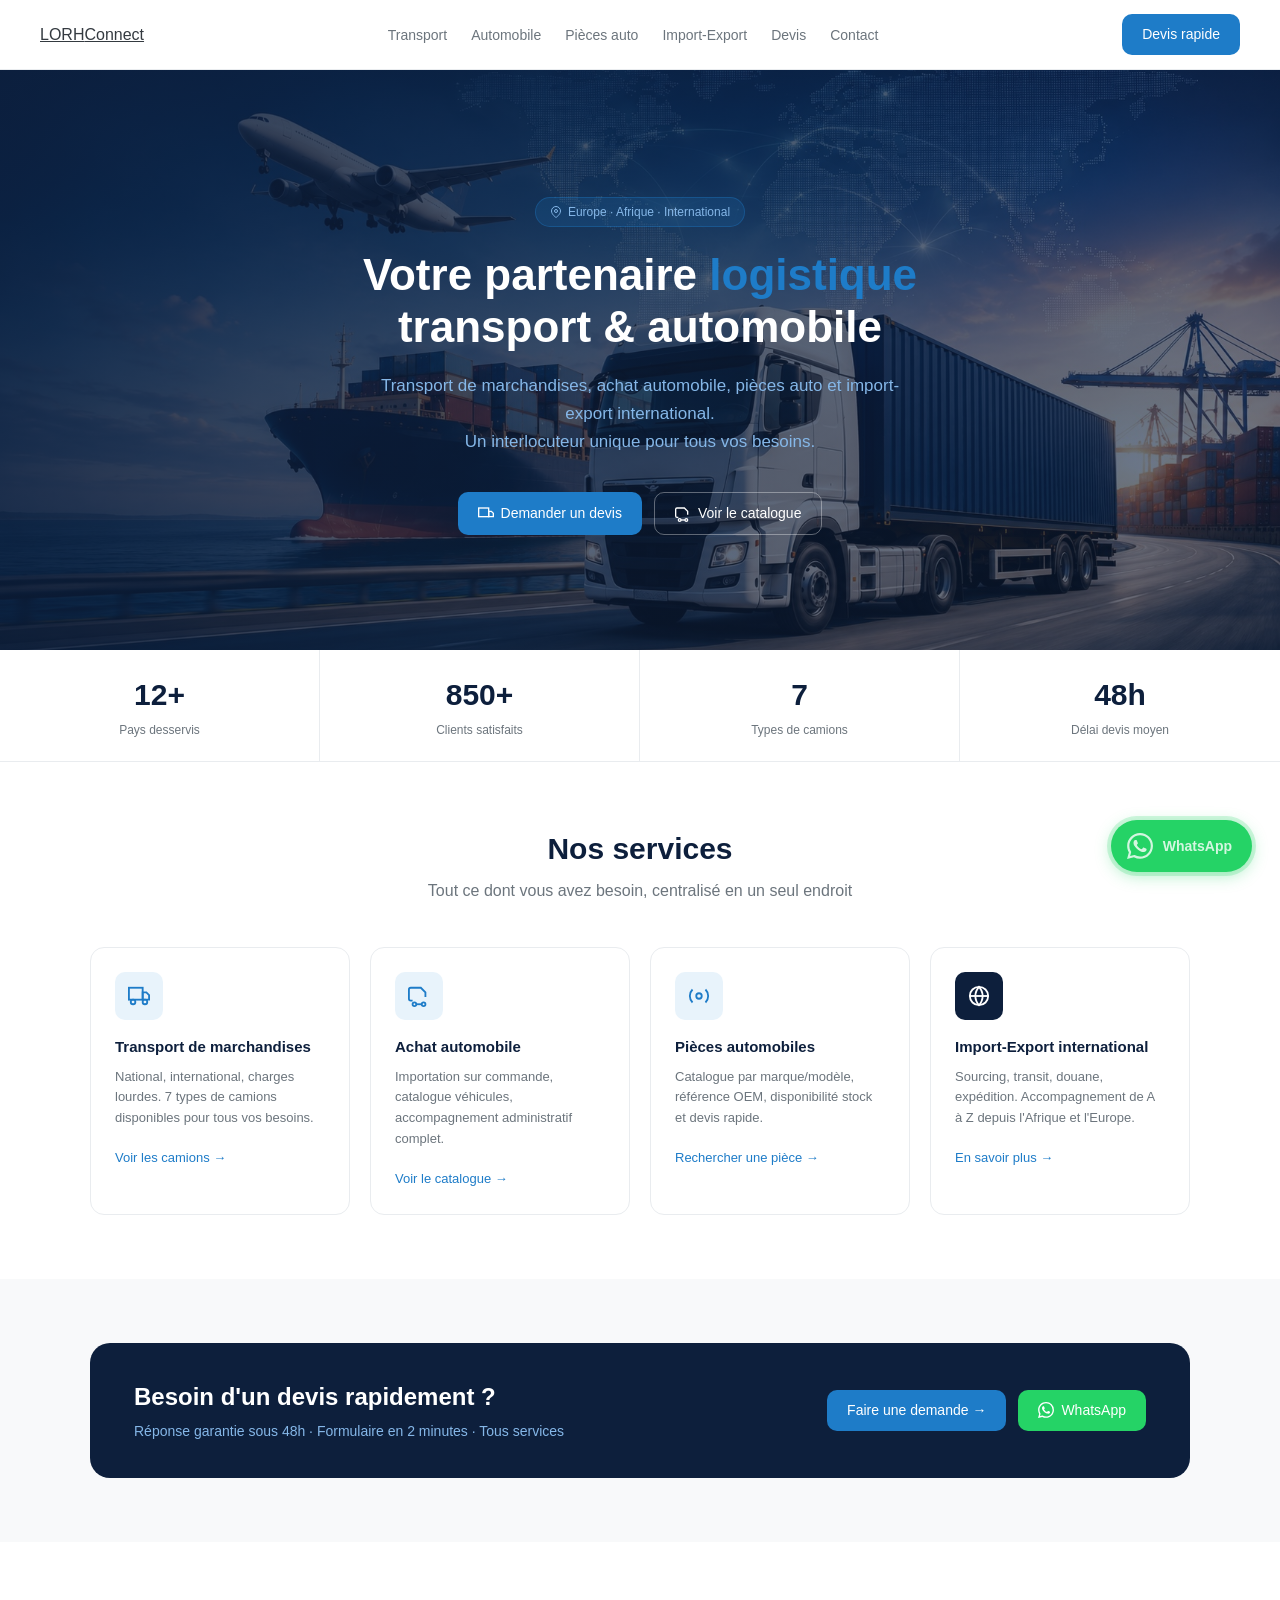
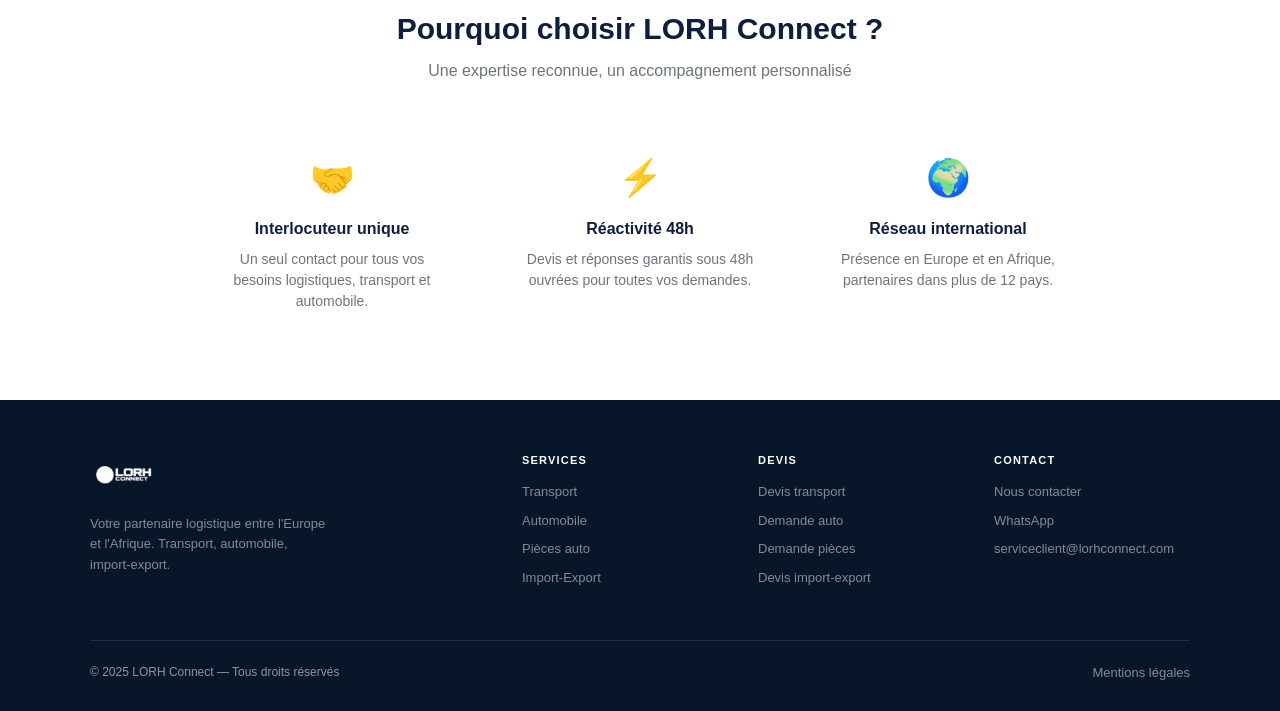
==== commit c8fb9770: "Add files via upload" ====
--- a/index.html
+++ b/index.html
@@ -13,7 +13,7 @@
   <!-- ====== NAVIGATION ====== -->
   <header class="lorh-nav" role="banner">
     <a href="/" class="lorh-nav__logo" aria-label="LORH Connect — Accueil">
-      <img src="images/logo.jpeg" alt="LORH Connect" class="lorh-nav__logo-img">
+      <span class="lorh-nav__logo-text">LORH<span>Connect</span></span>
     </a>
 
     <nav aria-label="Navigation principale">
--- a/css/lorh-global.css
+++ b/css/lorh-global.css
@@ -53,7 +53,7 @@
   align-items: center;
   justify-content: space-between;
   padding: 0 40px;
-  height: 64px;
+  height: 70px;
   background: var(--lorh-white);
   border-bottom: 1px solid var(--lorh-gray-200);
   position: sticky;
@@ -62,7 +62,7 @@
   gap: 20px;
 }
 
-.lorh-nav__logo-img { height: 44px; width: auto; }
+.lorh-nav__logo-img { height: 62px; width: auto; max-width: 220px; object-fit: contain; }
 
 .lorh-nav__links {
   display: flex;
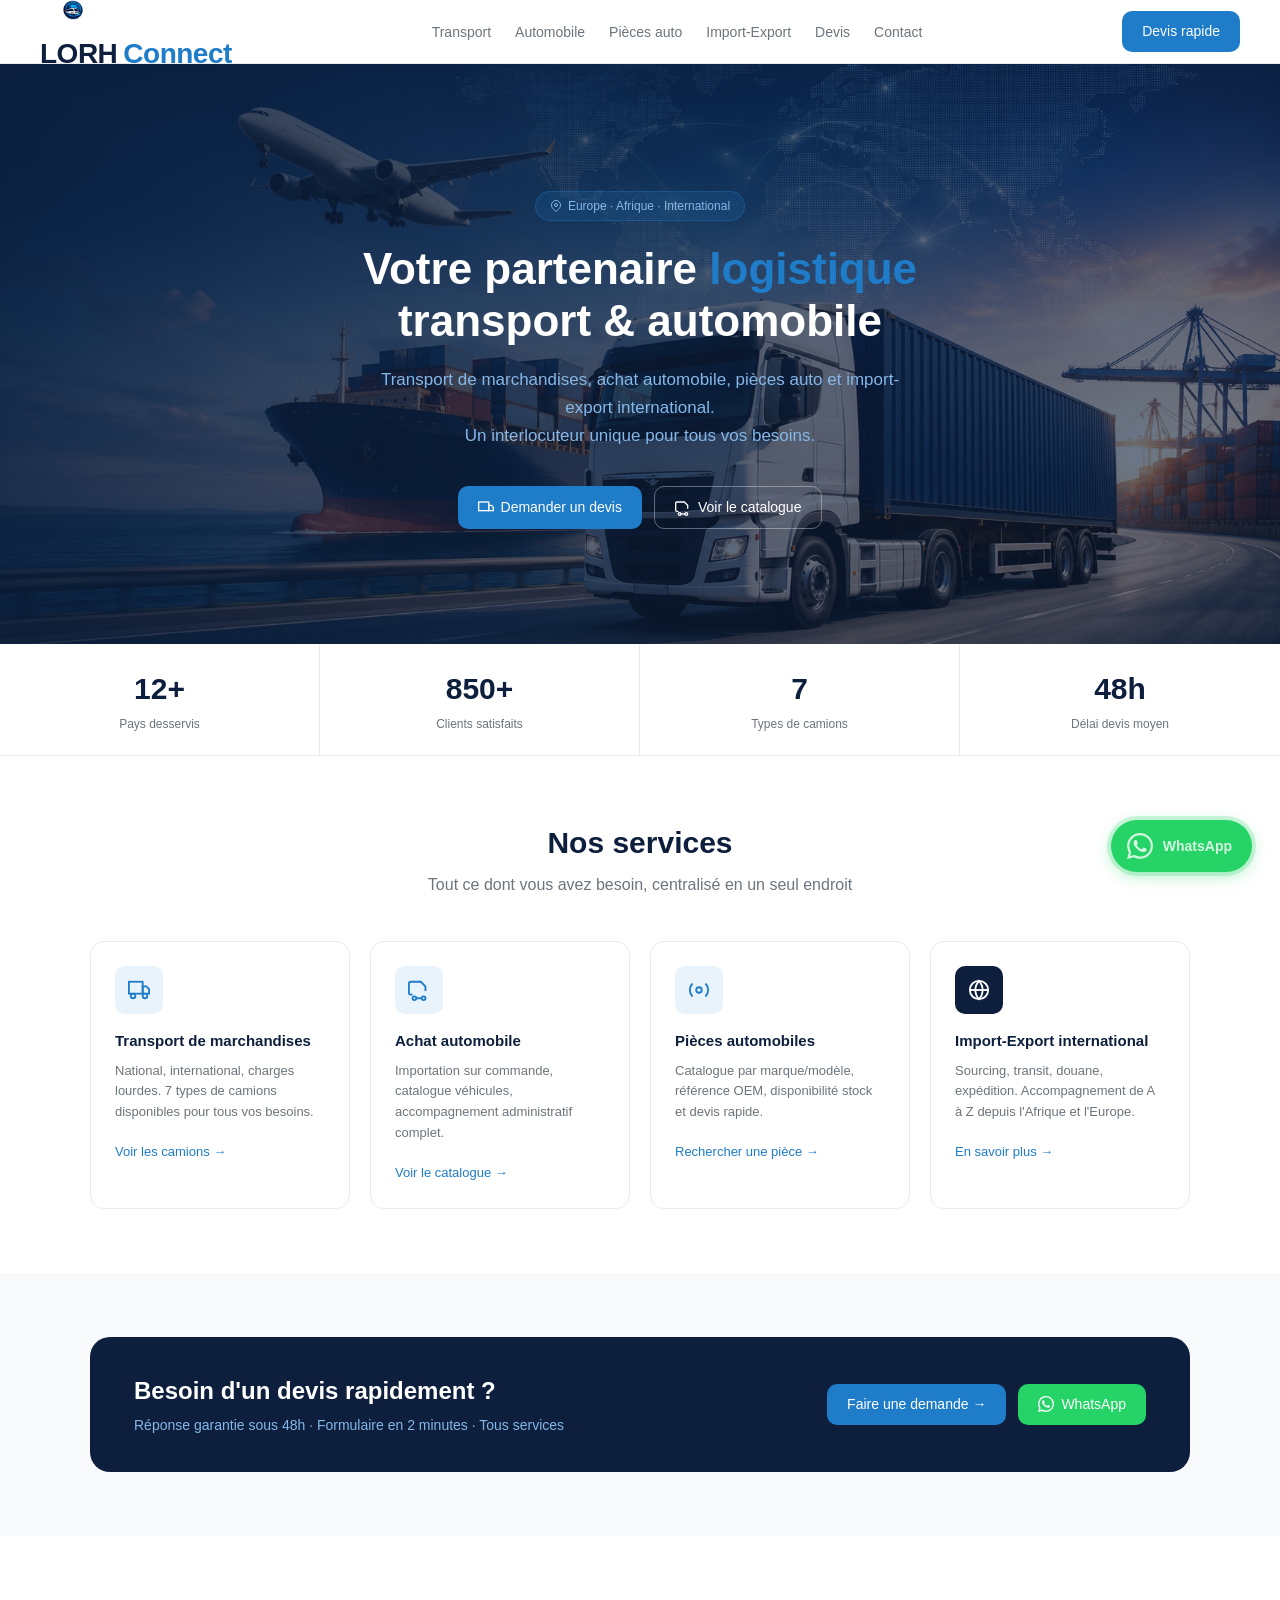
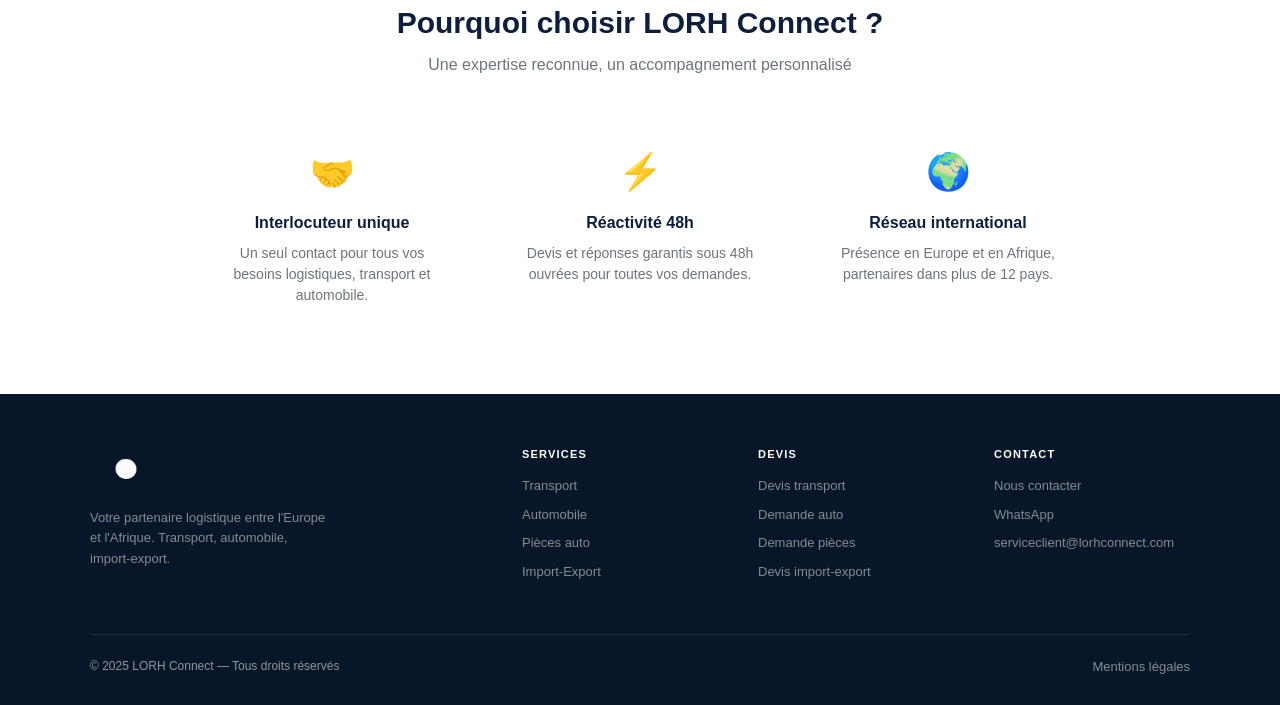
==== commit 9302b974: "Add files via upload" ====
--- a/index.html
+++ b/index.html
@@ -13,7 +13,7 @@
   <!-- ====== NAVIGATION ====== -->
   <header class="lorh-nav" role="banner">
     <a href="/" class="lorh-nav__logo" aria-label="LORH Connect — Accueil">
-      <span class="lorh-nav__logo-text">LORH<span>Connect</span></span>
+      <img src="images/logo.jpeg" alt="LORH Connect" class="lorh-nav__logo-img"><span class="lorh-nav__logo-text">LORH<span>Connect</span></span>
     </a>
 
     <nav aria-label="Navigation principale">
--- a/css/lorh-global.css
+++ b/css/lorh-global.css
@@ -53,7 +53,7 @@
   align-items: center;
   justify-content: space-between;
   padding: 0 40px;
-  height: 70px;
+  height: 64px;
   background: var(--lorh-white);
   border-bottom: 1px solid var(--lorh-gray-200);
   position: sticky;
@@ -62,7 +62,29 @@
   gap: 20px;
 }
 
-.lorh-nav__logo-img { height: 62px; width: auto; max-width: 220px; object-fit: contain; }
+.lorh-nav__logo-img { height: 44px; width: auto; }
+
+.lorh-nav__logo-text {
+  font-size: 28px;
+  font-weight: 900;
+  color: var(--lorh-navy);
+  letter-spacing: -0.5px;
+  text-decoration: none;
+  white-space: nowrap;
+  display: inline-flex;
+  align-items: baseline;
+  gap: 6px;
+}
+
+.lorh-nav__logo-text span {
+  font-size: 28px;
+  font-weight: 900;
+  color: var(--lorh-blue);
+  letter-spacing: -0.5px;
+  display: inline;
+  margin-top: 0;
+  text-transform: none;
+}
 
 .lorh-nav__links {
   display: flex;
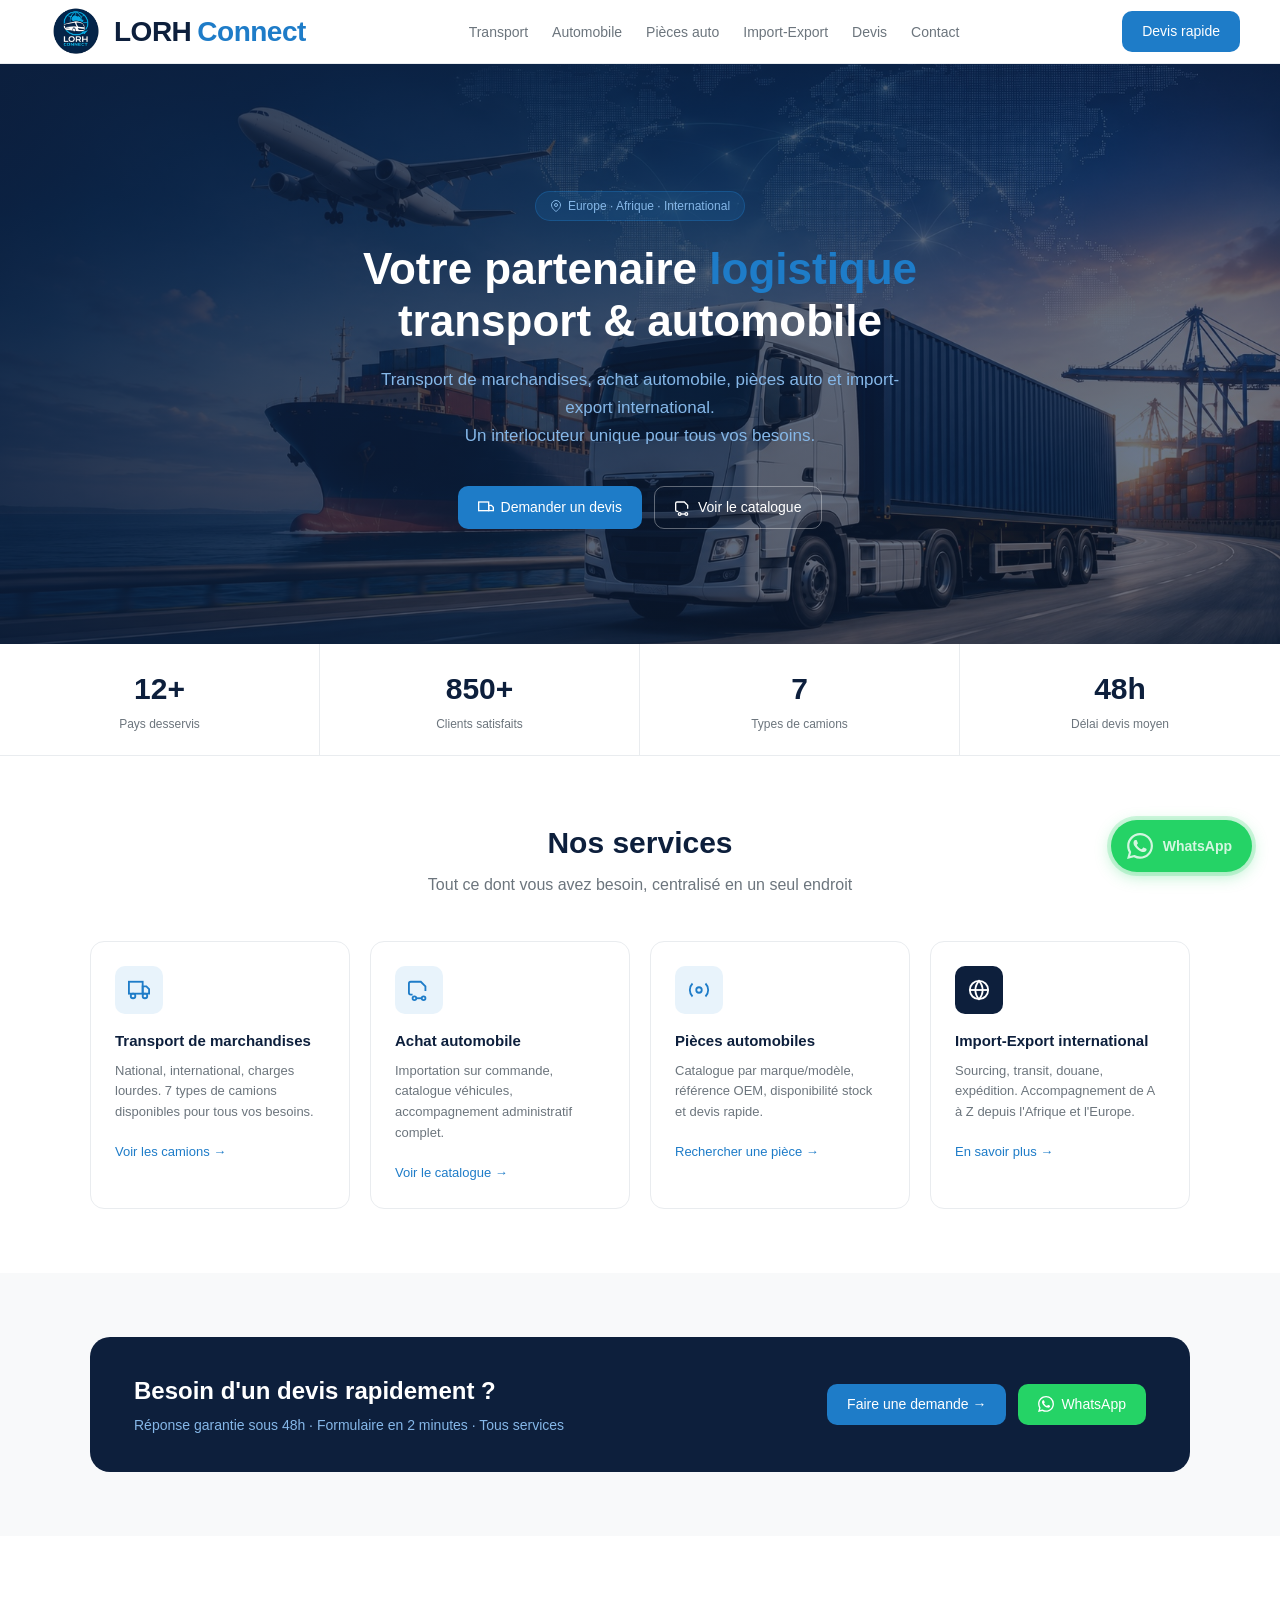
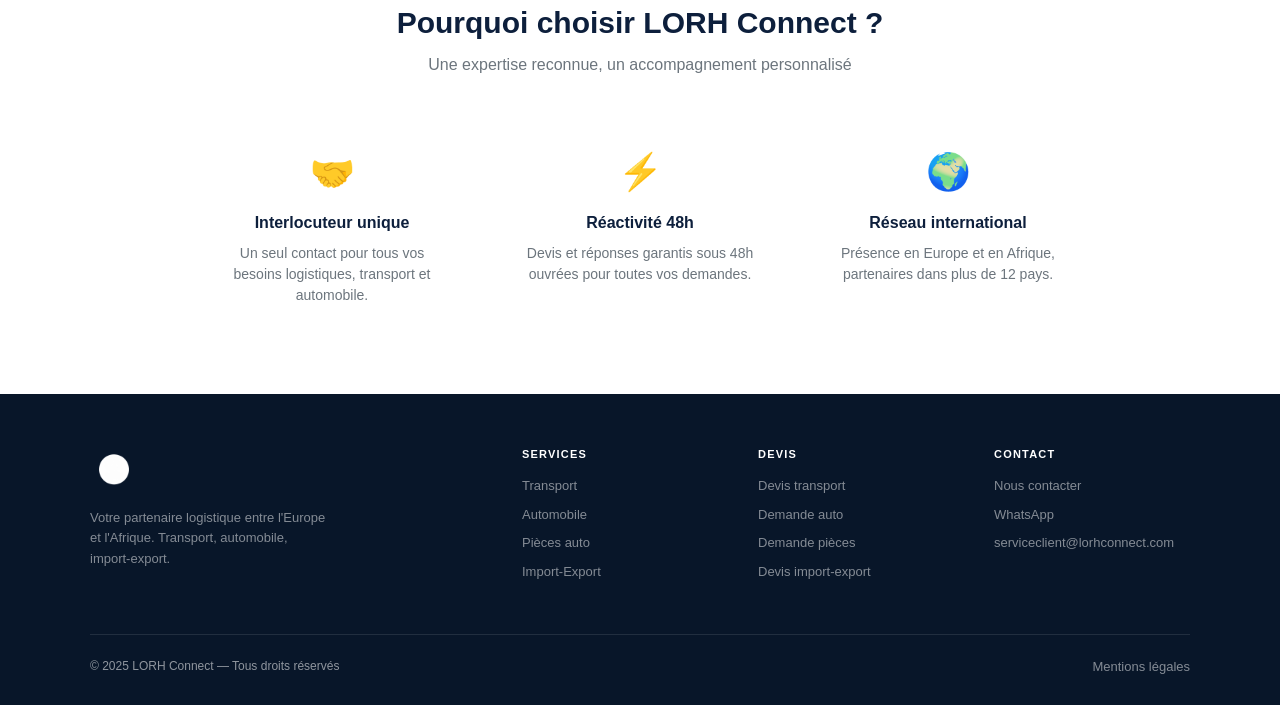
==== commit 245c19c4: "Add files via upload" ====
--- a/index.html
+++ b/index.html
@@ -18,17 +18,17 @@
 
     <nav aria-label="Navigation principale">
       <ul class="lorh-nav__links">
-        <li><a href="/pages/transport.html">Transport</a></li>
-        <li><a href="/pages/automobile.html">Automobile</a></li>
-        <li><a href="/pages/pieces.html">Pièces auto</a></li>
-        <li><a href="/pages/import-export.html">Import-Export</a></li>
-        <li><a href="/pages/devis.html">Devis</a></li>
-        <li><a href="/pages/contact.html">Contact</a></li>
+        <li><a href="/pages/transport">Transport</a></li>
+        <li><a href="/pages/automobile">Automobile</a></li>
+        <li><a href="/pages/pieces">Pièces auto</a></li>
+        <li><a href="/pages/import-export">Import-Export</a></li>
+        <li><a href="/pages/devis">Devis</a></li>
+        <li><a href="/pages/contact">Contact</a></li>
       </ul>
     </nav>
 
     <div class="lorh-nav__cta">
-      <a href="/pages/devis.html" class="lorh-btn lorh-btn--blue">Devis rapide</a>
+      <a href="/pages/devis" class="lorh-btn lorh-btn--blue">Devis rapide</a>
     </div>
 
     <!-- Burger mobile -->
@@ -39,12 +39,12 @@
 
   <!-- Menu mobile -->
   <div class="lorh-mobile-menu" id="mobile-menu" aria-hidden="true">
-    <a href="/pages/transport.html">🚛 Transport</a>
-    <a href="/pages/automobile.html">🚗 Automobile</a>
-    <a href="/pages/pieces.html">🔧 Pièces auto</a>
-    <a href="/pages/import-export.html">🌍 Import-Export</a>
-    <a href="/pages/devis.html">📋 Demander un devis</a>
-    <a href="/pages/contact.html">✉️ Contact</a>
+    <a href="/pages/transport">🚛 Transport</a>
+    <a href="/pages/automobile">🚗 Automobile</a>
+    <a href="/pages/pieces">🔧 Pièces auto</a>
+    <a href="/pages/import-export">🌍 Import-Export</a>
+    <a href="/pages/devis">📋 Demander un devis</a>
+    <a href="/pages/contact">✉️ Contact</a>
     <a href="https://wa.me/2250708908162?text=Bonjour+LORH+Connect%2C+je+souhaite+des+informations." target="_blank" class="lorh-mobile-menu__wa">
       <svg width="16" height="16" viewBox="0 0 24 24" fill="currentColor"><path d="M17.472 14.382c-.297-.149-1.758-.867-2.03-.967-.273-.099-.471-.148-.67.15-.197.297-.767.966-.94 1.164-.173.199-.347.223-.644.075-.297-.15-1.255-.463-2.39-1.475-.883-.788-1.48-1.761-1.653-2.059-.173-.297-.018-.458.13-.606.134-.133.298-.347.446-.52.149-.174.198-.298.298-.497.099-.198.05-.371-.025-.52-.075-.149-.669-1.612-.916-2.207-.242-.579-.487-.5-.669-.51-.173-.008-.371-.01-.57-.01-.198 0-.52.074-.792.372-.272.297-1.04 1.016-1.04 2.479 0 1.462 1.065 2.875 1.213 3.074.149.198 2.096 3.2 5.077 4.487.709.306 1.262.489 1.694.625.712.227 1.36.195 1.871.118.571-.085 1.758-.719 2.006-1.413.248-.694.248-1.289.173-1.413-.074-.124-.272-.198-.57-.347m-5.421 7.403h-.004a9.87 9.87 0 01-5.031-1.378l-.361-.214-3.741.982.998-3.648-.235-.374a9.86 9.86 0 01-1.51-5.26c.001-5.45 4.436-9.884 9.888-9.884 2.64 0 5.122 1.03 6.988 2.898a9.825 9.825 0 012.893 6.994c-.003 5.45-4.437 9.884-9.885 9.884m8.413-18.297A11.815 11.815 0 0012.05 0C5.495 0 .16 5.335.157 11.892c0 2.096.547 4.142 1.588 5.945L.057 24l6.305-1.654a11.882 11.882 0 005.683 1.448h.005c6.554 0 11.89-5.335 11.893-11.893a11.821 11.821 0 00-3.48-8.413z"/></svg>
       WhatsApp
@@ -100,11 +100,11 @@
           Un interlocuteur unique pour tous vos besoins.
         </p>
         <div class="lorh-hero__cta">
-          <a href="/pages/devis.html?service=transport" class="lorh-btn lorh-btn--blue">
+          <a href="/pages/devis?service=transport" class="lorh-btn lorh-btn--blue">
             <svg width="16" height="16" fill="none" stroke="currentColor" stroke-width="2" viewBox="0 0 24 24"><rect x="1" y="3" width="15" height="13"/><path d="M16 8h4l3 3v5h-7V8z"/></svg>
             Demander un devis
           </a>
-          <a href="/pages/automobile.html" class="lorh-btn lorh-btn--ghost">
+          <a href="/pages/automobile" class="lorh-btn lorh-btn--ghost">
             <svg width="16" height="16" fill="none" stroke="currentColor" stroke-width="2" viewBox="0 0 24 24"><path d="M5 17H3a2 2 0 0 1-2-2V5a2 2 0 0 1 2-2h11l5 5v5"/><circle cx="7" cy="21" r="2"/><path d="M9 21h6"/><circle cx="17" cy="21" r="2"/></svg>
             Voir le catalogue
           </a>
@@ -139,7 +139,7 @@
 
       <div class="lorh-services-grid">
 
-        <a href="/pages/transport.html" class="lorh-service-card">
+        <a href="/pages/transport" class="lorh-service-card">
           <div class="lorh-service-card__icon">
             <svg width="22" height="22" fill="none" stroke="currentColor" stroke-width="2" viewBox="0 0 24 24"><rect x="1" y="3" width="15" height="13"/><path d="M16 8h4l3 3v5h-7V8z"/><circle cx="5.5" cy="18.5" r="2.5"/><circle cx="18.5" cy="18.5" r="2.5"/></svg>
           </div>
@@ -148,7 +148,7 @@
           <span class="lorh-service-card__link">Voir les camions →</span>
         </a>
 
-        <a href="/pages/automobile.html" class="lorh-service-card">
+        <a href="/pages/automobile" class="lorh-service-card">
           <div class="lorh-service-card__icon">
             <svg width="22" height="22" fill="none" stroke="currentColor" stroke-width="2" viewBox="0 0 24 24"><path d="M5 17H3a2 2 0 0 1-2-2V5a2 2 0 0 1 2-2h11l5 5v5"/><circle cx="7" cy="21" r="2"/><path d="M9 21h6"/><circle cx="17" cy="21" r="2"/></svg>
           </div>
@@ -157,7 +157,7 @@
           <span class="lorh-service-card__link">Voir le catalogue →</span>
         </a>
 
-        <a href="/pages/pieces.html" class="lorh-service-card">
+        <a href="/pages/pieces" class="lorh-service-card">
           <div class="lorh-service-card__icon">
             <svg width="22" height="22" fill="none" stroke="currentColor" stroke-width="2" viewBox="0 0 24 24"><circle cx="12" cy="12" r="3"/><path d="M19.07 4.93a10 10 0 0 1 0 14.14"/><path d="M4.93 4.93a10 10 0 0 0 0 14.14"/></svg>
           </div>
@@ -166,7 +166,7 @@
           <span class="lorh-service-card__link">Rechercher une pièce →</span>
         </a>
 
-        <a href="/pages/import-export.html" class="lorh-service-card lorh-service-card--featured">
+        <a href="/pages/import-export" class="lorh-service-card lorh-service-card--featured">
           <div class="lorh-service-card__icon">
             <svg width="22" height="22" fill="none" stroke="currentColor" stroke-width="2" viewBox="0 0 24 24"><circle cx="12" cy="12" r="10"/><line x1="2" y1="12" x2="22" y2="12"/><path d="M12 2a15.3 15.3 0 0 1 4 10 15.3 15.3 0 0 1-4 10 15.3 15.3 0 0 1-4-10 15.3 15.3 0 0 1 4-10z"/></svg>
           </div>
@@ -186,7 +186,7 @@
           <p class="lorh-devis-banner__sub">Réponse garantie sous 48h · Formulaire en 2 minutes · Tous services</p>
         </div>
         <div style="display:flex;gap:12px;flex-wrap:wrap">
-          <a href="/pages/devis.html" class="lorh-btn lorh-btn--blue">Faire une demande →</a>
+          <a href="/pages/devis" class="lorh-btn lorh-btn--blue">Faire une demande →</a>
           <a href="https://wa.me/2250708908162?text=Bonjour+LORH+Connect%2C+je+souhaite+un+devis." target="_blank" class="lorh-btn lorh-btn--wa">
             <svg width="16" height="16" viewBox="0 0 24 24" fill="currentColor"><path d="M17.472 14.382c-.297-.149-1.758-.867-2.03-.967-.273-.099-.471-.148-.67.15-.197.297-.767.966-.94 1.164-.173.199-.347.223-.644.075-.297-.15-1.255-.463-2.39-1.475-.883-.788-1.48-1.761-1.653-2.059-.173-.297-.018-.458.13-.606.134-.133.298-.347.446-.52.149-.174.198-.298.298-.497.099-.198.05-.371-.025-.52-.075-.149-.669-1.612-.916-2.207-.242-.579-.487-.5-.669-.51-.173-.008-.371-.01-.57-.01-.198 0-.52.074-.792.372-.272.297-1.04 1.016-1.04 2.479 0 1.462 1.065 2.875 1.213 3.074.149.198 2.096 3.2 5.077 4.487.709.306 1.262.489 1.694.625.712.227 1.36.195 1.871.118.571-.085 1.758-.719 2.006-1.413.248-.694.248-1.289.173-1.413-.074-.124-.272-.198-.57-.347m-5.421 7.403h-.004a9.87 9.87 0 01-5.031-1.378l-.361-.214-3.741.982.998-3.648-.235-.374a9.86 9.86 0 01-1.51-5.26c.001-5.45 4.436-9.884 9.888-9.884 2.64 0 5.122 1.03 6.988 2.898a9.825 9.825 0 012.893 6.994c-.003 5.45-4.437 9.884-9.885 9.884m8.413-18.297A11.815 11.815 0 0012.05 0C5.495 0 .16 5.335.157 11.892c0 2.096.547 4.142 1.588 5.945L.057 24l6.305-1.654a11.882 11.882 0 005.683 1.448h.005c6.554 0 11.89-5.335 11.893-11.893a11.821 11.821 0 00-3.48-8.413z"/></svg>
             WhatsApp
@@ -231,21 +231,21 @@
       </div>
       <div>
         <div class="lorh-footer__col-title">Services</div>
-        <a href="/pages/transport.html" class="lorh-footer__link">Transport</a>
-        <a href="/pages/automobile.html" class="lorh-footer__link">Automobile</a>
-        <a href="/pages/pieces.html" class="lorh-footer__link">Pièces auto</a>
-        <a href="/pages/import-export.html" class="lorh-footer__link">Import-Export</a>
+        <a href="/pages/transport" class="lorh-footer__link">Transport</a>
+        <a href="/pages/automobile" class="lorh-footer__link">Automobile</a>
+        <a href="/pages/pieces" class="lorh-footer__link">Pièces auto</a>
+        <a href="/pages/import-export" class="lorh-footer__link">Import-Export</a>
       </div>
       <div>
         <div class="lorh-footer__col-title">Devis</div>
-        <a href="/pages/devis.html?service=transport" class="lorh-footer__link">Devis transport</a>
-        <a href="/pages/devis.html?service=automobile" class="lorh-footer__link">Demande auto</a>
-        <a href="/pages/devis.html?service=pieces" class="lorh-footer__link">Demande pièces</a>
-        <a href="/pages/devis.html?service=import" class="lorh-footer__link">Devis import-export</a>
+        <a href="/pages/devis?service=transport" class="lorh-footer__link">Devis transport</a>
+        <a href="/pages/devis?service=automobile" class="lorh-footer__link">Demande auto</a>
+        <a href="/pages/devis?service=pieces" class="lorh-footer__link">Demande pièces</a>
+        <a href="/pages/devis?service=import" class="lorh-footer__link">Devis import-export</a>
       </div>
       <div>
         <div class="lorh-footer__col-title">Contact</div>
-        <a href="/pages/contact.html" class="lorh-footer__link">Nous contacter</a>
+        <a href="/pages/contact" class="lorh-footer__link">Nous contacter</a>
         <a href="https://wa.me/2250708908162" target="_blank" class="lorh-footer__link">WhatsApp</a>
         <a href="mailto:serviceclient@lorhconnect.com" class="lorh-footer__link">serviceclient@lorhconnect.com</a>
       </div>
--- a/css/lorh-global.css
+++ b/css/lorh-global.css
@@ -62,7 +62,15 @@
   gap: 20px;
 }
 
-.lorh-nav__logo-img { height: 44px; width: auto; }
+.lorh-nav__logo {
+  display: flex;
+  align-items: center;
+  gap: 2px;
+  text-decoration: none;
+  flex-shrink: 0;
+}
+
+.lorh-nav__logo-img { height: 72px; width: auto; }
 
 .lorh-nav__logo-text {
   font-size: 28px;
